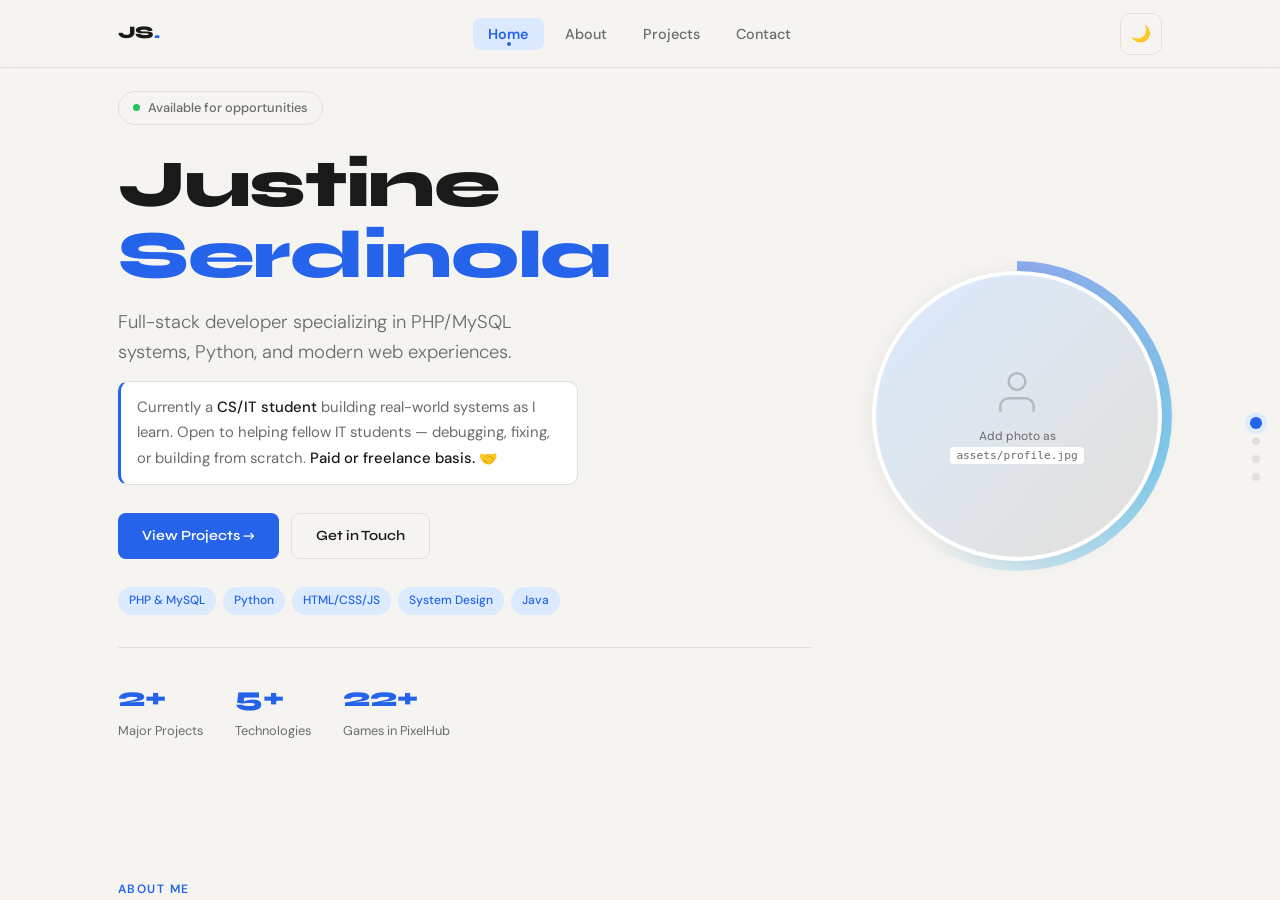
==== index.html @ af59d0f3 "portfolio" ====
<!DOCTYPE html>
<html lang="en" data-theme="light">
<head>
  <meta charset="UTF-8" />
  <meta name="viewport" content="width=device-width, initial-scale=1.0" />
  <title>Justine Serdinola — Full-Stack Developer</title>
  <link rel="stylesheet" href="css/style.css" />
</head>
<body>

  <!-- NAVBAR -->
  <nav class="navbar" id="navbar">
    <div class="nav-inner">
      <a href="#home" class="nav-logo nav-link" data-section="home">JS<span>.</span></a>
      <ul class="nav-links" id="navLinks">
        <li><a href="#home"     class="nav-link" data-section="home">Home</a></li>
        <li><a href="#about"    class="nav-link" data-section="about">About</a></li>
        <li><a href="#projects" class="nav-link" data-section="projects">Projects</a></li>
        <li><a href="#contact"  class="nav-link" data-section="contact">Contact</a></li>
      </ul>
      <div class="nav-right">
        <button class="theme-toggle" id="themeToggle" aria-label="Toggle theme">🌙</button>
        <button class="nav-burger" id="navBurger" aria-label="Menu">
          <span></span><span></span><span></span>
        </button>
      </div>
    </div>
  </nav>

  <!-- SCROLL CONTAINER -->
  <div class="scroll-container" id="scrollContainer">

    <!-- ── SECTION: HOME ── -->
    <section class="snap-section" id="home" data-nav="home">
      <div class="section-inner hero-section">
        <div class="container">
          <div class="hero-inner">
            <div class="hero-text">
              <div class="hero-badge"><span class="dot"></span> Available for opportunities</div>
              <h1 class="hero-name">Justine<br><span class="accent">Serdinola</span></h1>
              <p class="hero-tagline">Full-stack developer specializing in PHP/MySQL systems, Python, and modern web experiences.</p>
              <div class="hero-intro">
                Currently a <strong>CS/IT student</strong> building real-world systems as I learn.
                Open to helping fellow IT students — debugging, fixing, or building from scratch.
                <strong>Paid or freelance basis.</strong> 🤝
              </div>
              <div class="hero-ctas">
                <a href="#projects" class="btn btn-primary nav-link" data-section="projects">View Projects →</a>
                <a href="#contact"  class="btn btn-outline nav-link"  data-section="contact">Get in Touch</a>
              </div>
              <div class="hero-tags">
                <span class="tag">PHP & MySQL</span>
                <span class="tag">Python</span>
                <span class="tag">HTML/CSS/JS</span>
                <span class="tag">System Design</span>
                <span class="tag">Java</span>
              </div>
              <div class="hero-stats">
                <div><div class="stat-num">2+</div><div class="stat-label">Major Projects</div></div>
                <div><div class="stat-num">5+</div><div class="stat-label">Technologies</div></div>
                <div><div class="stat-num">22+</div><div class="stat-label">Games in PixelHub</div></div>
              </div>
            </div>
            <div class="hero-image-wrap">
              <div class="profile-frame">
                <div id="profileContainer"></div>
              </div>
            </div>
          </div>
        </div>
      </div>
    </section>

    <!-- ── SECTION: ABOUT ── -->
    <section class="snap-section" id="about" data-nav="about">
      <div class="section-inner about-section-wrap">
        <div class="container">
          <div class="section-header">
            <p class="section-label">About Me</p>
            <h2 class="section-title">Crafting Systems.<br>Building Experiences.</h2>
          </div>
          <div class="about-grid">
            <div class="about-text">
              <p>Hi, I'm Justine Serdinola — an IT/CS student who actually builds things. Not just tutorial projects, but real systems: a gamified LMS, a Python attendance tracker, a 22-game web arcade, and more.</p>
              <p>My main stack is PHP & MySQL for backend systems, Python for scripts and desktop tools, and HTML/CSS/JS for the frontend. Java is part of my coursework — I've built a CRM with it, but it's not my go-to.</p>
              <p>Still studying, still building. If you're a fellow IT student who needs help — I'm open to working together on a paid or freelance basis.</p>
            </div>
            <div>
              <p class="section-label">Skills & Stack</p>
              <div class="skills-grid">
                <div class="skill-card priority-1">
                  <div class="skill-icon">🐘</div>
                  <div class="skill-name">PHP & MySQL</div>
                  <div class="skill-desc">CRUD systems, session handling, role-based auth, LMS architecture</div>
                  <div class="skill-level">⭐ Primary Stack</div>
                </div>
                <div class="skill-card priority-1">
                  <div class="skill-icon">🌐</div>
                  <div class="skill-name">HTML / CSS / JS</div>
                  <div class="skill-desc">Responsive layouts, DOM manipulation, clean UI without frameworks</div>
                  <div class="skill-level">⭐ Primary Stack</div>
                </div>
                <div class="skill-card priority-2">
                  <div class="skill-icon">🐍</div>
                  <div class="skill-name">Python</div>
                  <div class="skill-desc">Desktop apps with tkinter, automation scripts, attendance systems</div>
                  <div class="skill-level">🔸 Secondary</div>
                </div>
                <div class="skill-card priority-2">
                  <div class="skill-icon">🎮</div>
                  <div class="skill-name">Gamification</div>
                  <div class="skill-desc">Points, virtual shops, badges, quiz modules, role-based dashboards</div>
                  <div class="skill-level">🔸 Applied</div>
                </div>
                <div class="skill-card priority-3">
                  <div class="skill-icon">☕</div>
                  <div class="skill-name">Java (Basic)</div>
                  <div class="skill-desc">Java Swing desktop apps, OOP design, CRM in NetBeans — coursework</div>
                  <div class="skill-level">🟢 Coursework</div>
                </div>
                <div class="skill-card priority-3">
                  <div class="skill-icon">🔧</div>
                  <div class="skill-name">System Design</div>
                  <div class="skill-desc">Debugging, architecture planning, turning requirements into code</div>
                  <div class="skill-level">🟢 Practical</div>
                </div>
              </div>
            </div>
          </div>
          <div class="help-strip">
            <p class="section-label" style="margin-bottom:10px;">How I can help fellow IT students</p>
            <div class="help-pills">
              <span class="help-pill">🛠️ Fix/Build PHP Systems</span>
              <span class="help-pill">🐛 Debug Projects</span>
              <span class="help-pill">🐍 Python Systems</span>
              <span class="help-pill">🎨 Improve Frontend</span>
              <span class="help-pill">🗂️ Organize Logic</span>
              <span class="help-pill">💬 Paid / Freelance</span>
            </div>
          </div>
        </div>
      </div>
    </section>

    <!-- ── SECTION: PROJECTS ── -->
    <section class="snap-section" id="projects" data-nav="projects">
      <div class="section-inner projects-section-wrap">
        <div class="container">
          <div class="section-header">
            <p class="section-label">My Work</p>
            <h2 class="section-title">Projects</h2>
            <p class="section-desc">Systems, apps, and experiments built while studying — from gamified platforms to Python tools.</p>
          </div>
          <div class="projects-grid">
            <div class="project-card featured" onclick="location.href='project-techplay.html'" role="button" tabindex="0">
              <div class="project-card-body">
                <div class="project-featured-badge">⭐ Featured Project</div>
                <div class="project-card-icon">🎮</div>
                <div class="project-card-title">TechPlay — Gamified LMS</div>
                <div class="project-card-desc">A full Learning Management System with gamification — quizzes, a virtual shop, achievement badges, and Teacher/Student role dashboards. Built to make learning engaging.</div>
                <div class="project-card-tags">
                  <span class="tag">PHP</span><span class="tag">MySQL</span><span class="tag">HTML/CSS/JS</span><span class="tag">Gamification</span>
                </div>
              </div>
              <div class="project-card-side"><div class="project-card-arrow">View Project →</div></div>
            </div>
            <div class="project-card" onclick="location.href='project-attendance.html'" role="button" tabindex="0">
              <div class="project-card-icon">📋</div>
              <div class="project-card-title">Student Attendance System</div>
              <div class="project-card-desc">Python desktop app replacing manual attendance tracking with a clean GUI, student records, and session management.</div>
              <div class="project-card-tags"><span class="tag">Python</span><span class="tag">tkinter</span><span class="tag">Desktop</span></div>
              <div class="project-card-arrow">View Project →</div>
            </div>
            <div class="project-card" onclick="location.href='project-pixelhub.html'" role="button" tabindex="0">
              <div class="project-card-icon">🕹️</div>
              <div class="project-card-title">PixelHub — 22+ Web Games</div>
              <div class="project-card-desc">Browser-based gaming platform with 22+ hand-coded games. Pure HTML/CSS/JS — no engines, no libraries.</div>
              <div class="project-card-tags"><span class="tag">HTML5</span><span class="tag">JavaScript</span><span class="tag">Canvas</span></div>
              <div class="project-card-arrow">View Project →</div>
            </div>
            <div class="project-card" onclick="location.href='project-ecommerce.html'" role="button" tabindex="0">
              <div class="project-card-icon">🛒</div>
              <div class="project-card-title">E-Commerce Web</div>
              <div class="project-card-desc">Full-stack storefront with product catalog, session cart, checkout, and admin panel on a PHP/MySQL backend.</div>
              <div class="project-card-tags"><span class="tag">PHP</span><span class="tag">MySQL</span><span class="tag">E-Commerce</span></div>
              <div class="project-card-arrow">View Project →</div>
            </div>
            <div class="project-card" onclick="location.href='project-crm.html'" role="button" tabindex="0">
              <div class="project-card-icon">🏢</div>
              <div class="project-card-title">Java CRM System</div>
              <div class="project-card-desc">Desktop CRM built with Java Swing in NetBeans. Contact management, data tables, search — OOP coursework project.</div>
              <div class="project-card-tags"><span class="tag">Java</span><span class="tag">Swing</span><span class="tag">OOP</span></div>
              <div class="project-card-arrow">View Project →</div>
            </div>
          </div>
        </div>
      </div>
    </section>

    <!-- ── SECTION: CONTACT ── -->
    <section class="snap-section" id="contact" data-nav="contact">
      <div class="section-inner contact-section-wrap">
        <div class="container">
          <div class="section-header">
            <p class="section-label">Get in Touch</p>
            <h2 class="section-title">Contact Me</h2>
          </div>
          <div class="contact-grid">
            <div class="contact-info">
              <h3 class="contact-sub">Let's work together</h3>
              <p>Have a project that needs fixing, a system to build, or just want to ask something? Open to freelance and paid collaborations — especially with other IT students.</p>
              <div class="contact-item">
                <div class="contact-item-icon">✉️</div>
                <div>
                  <div class="contact-item-label">Email</div>
                  <div class="contact-item-value"><a href="mailto:serdinolajustine06@gmail.com">serdinolajustine06@gmail.com</a></div>
                </div>
              </div>
              <div class="contact-item">
                <div class="contact-item-icon">📍</div>
                <div><div class="contact-item-label">Location</div><div class="contact-item-value">Philippines</div></div>
              </div>
              <div class="contact-item">
                <div class="contact-item-icon">💼</div>
                <div><div class="contact-item-label">Open to</div><div class="contact-item-value">Freelance, Paid Help, Internship</div></div>
              </div>
              <div class="contact-item">
                <div class="contact-item-icon">🎓</div>
                <div><div class="contact-item-label">Status</div><div class="contact-item-value">IT/CS Student — available for project work</div></div>
              </div>
            </div>
            <div class="contact-form">
              <form id="contactForm" novalidate>
                <div class="form-row">
                  <label for="name">Your Name</label>
                  <input type="text" id="name" name="name" placeholder="Juan dela Cruz" required />
                </div>
                <div class="form-row">
                  <label for="email">Email Address</label>
                  <input type="email" id="email" name="email" placeholder="juan@example.com" required />
                </div>
                <div class="form-row">
                  <label for="subject">Subject</label>
                  <input type="text" id="subject" name="subject" placeholder="Need help with my PHP project..." />
                </div>
                <div class="form-row">
                  <label for="message">Message</label>
                  <textarea id="message" name="message" placeholder="Tell me about your project, what's broken, what you need built..." required></textarea>
                </div>
                <button type="submit" class="btn btn-primary form-submit">Send Message</button>
                <p class="form-note">I'll get back to you as soon as possible 👋</p>
              </form>
            </div>
          </div>
          <div class="inline-footer">
            <p>© 2025 Justine Serdinola. All rights reserved.</p>
          </div>
        </div>
      </div>
    </section>

  </div><!-- /scroll-container -->

  <!-- Side progress dots -->
  <nav class="section-dots" id="sectionDots" aria-label="Section navigation">
    <button class="dot-btn active" data-target="home"     aria-label="Home"></button>
    <button class="dot-btn"        data-target="about"    aria-label="About"></button>
    <button class="dot-btn"        data-target="projects" aria-label="Projects"></button>
    <button class="dot-btn"        data-target="contact"  aria-label="Contact"></button>
  </nav>

  <script src="js/main.js"></script>
</body>
</html>
---- css/style.css ----
/* =============================================
   JUSTINE SERDINOLA — PORTFOLIO
   Single-Page · Scroll-Snap · Navbar Sync
   ============================================= */

@import url('https://fonts.googleapis.com/css2?family=Syne:wght@400;600;700;800&family=DM+Sans:ital,opsz,wght@0,9..40,300;0,9..40,400;0,9..40,500;1,9..40,300&display=swap');

/* ── Variables ──────────────────────────────── */
:root {
  --bg:           #f5f4f0;
  --bg-card:      #ffffff;
  --bg-nav:       rgba(245,244,240,0.92);
  --text:         #1a1a1a;
  --text-muted:   #6b6b6b;
  --accent:       #2563eb;
  --accent-soft:  #dbeafe;
  --accent-2:     #0ea5e9;
  --border:       #e2e0da;
  --shadow:       0 2px 20px rgba(0,0,0,0.07);
  --shadow-hover: 0 8px 40px rgba(37,99,235,0.15);
  --radius:       14px;
  --nav-h:        68px;
  --ease:         cubic-bezier(0.4,0,0.2,1);
  --transition:   0.3s var(--ease);
}
[data-theme="dark"] {
  --bg:           #0d0d0d;
  --bg-card:      #161616;
  --bg-nav:       rgba(13,13,13,0.94);
  --text:         #f0ede8;
  --text-muted:   #7a7a7a;
  --accent:       #60a5fa;
  --accent-soft:  #1e3a5f;
  --accent-2:     #38bdf8;
  --border:       #252525;
  --shadow:       0 2px 20px rgba(0,0,0,0.4);
  --shadow-hover: 0 8px 40px rgba(96,165,250,0.18);
}

/* ── Reset ──────────────────────────────────── */
*,*::before,*::after { box-sizing: border-box; margin: 0; padding: 0; }
img  { display: block; max-width: 100%; }
a    { text-decoration: none; color: inherit; }
ul   { list-style: none; }
h1,h2,h3,h4 {
  font-family: 'Syne', sans-serif;
  line-height: 1.15;
  letter-spacing: -0.02em;
}
body {
  font-family: 'DM Sans', sans-serif;
  background: var(--bg);
  color: var(--text);
  line-height: 1.6;
  overflow: hidden; /* scroll-container handles scrolling */
  transition: background var(--transition), color var(--transition);
}

/* ── Scroll Container — the magic ──────────── */
.scroll-container {
  height: 100vh;
  overflow-y: scroll;
  overflow-x: hidden;
  scroll-snap-type: y mandatory;
  scroll-behavior: smooth;
  /* push below navbar */
  padding-top: var(--nav-h);
  box-sizing: border-box;
  /* Firefox scrollbar */
  scrollbar-width: thin;
  scrollbar-color: var(--border) transparent;
}
.scroll-container::-webkit-scrollbar { width: 4px; }
.scroll-container::-webkit-scrollbar-track { background: transparent; }
.scroll-container::-webkit-scrollbar-thumb { background: var(--border); border-radius: 4px; }

/* ── Snap Sections ──────────────────────────── */
.snap-section {
  scroll-snap-align: start;
  scroll-snap-stop: always;
  min-height: calc(100vh - var(--nav-h));
  display: flex;
  flex-direction: column;
}
.section-inner {
  flex: 1;
  display: flex;
  align-items: center;
  padding: 40px 0 40px;
  width: 100%;
}
/* Sections with more content allow natural height */
.about-section-wrap,
.projects-section-wrap,
.contact-section-wrap {
  align-items: flex-start;
  padding: 48px 0 48px;
  overflow-y: auto;
}

/* ── Navbar ─────────────────────────────────── */
.navbar {
  position: fixed;
  top: 0; left: 0; right: 0;
  height: var(--nav-h);
  background: var(--bg-nav);
  backdrop-filter: blur(16px);
  -webkit-backdrop-filter: blur(16px);
  border-bottom: 1px solid var(--border);
  z-index: 1000;
  transition: background var(--transition), border-color var(--transition);
}
.nav-inner {
  max-width: 1100px;
  margin: 0 auto;
  padding: 0 28px;
  height: 100%;
  display: flex;
  align-items: center;
  justify-content: space-between;
}
.nav-logo {
  font-family: 'Syne', sans-serif;
  font-weight: 800;
  font-size: 1.1rem;
  letter-spacing: -.03em;
  cursor: pointer;
}
.nav-logo span { color: var(--accent); }

.nav-links { display: flex; align-items: center; gap: 6px; }
.nav-links a {
  padding: 7px 15px;
  border-radius: 8px;
  font-size: .9rem;
  font-weight: 500;
  color: var(--text-muted);
  cursor: pointer;
  transition: color var(--transition), background var(--transition), transform .15s var(--ease);
  position: relative;
}
.nav-links a:hover { color: var(--text); background: var(--border); }
.nav-links a.active {
  color: var(--accent);
  background: var(--accent-soft);
  font-weight: 600;
}
/* Subtle slide-in on active change */
.nav-links a.active::after {
  content: '';
  position: absolute;
  bottom: 4px; left: 50%; transform: translateX(-50%);
  width: 4px; height: 4px;
  border-radius: 50%;
  background: var(--accent);
}

.nav-right { display: flex; align-items: center; gap: 12px; }
.theme-toggle {
  width: 42px; height: 42px;
  border-radius: 10px;
  border: 1.5px solid var(--border);
  background: transparent;
  cursor: pointer;
  display: flex; align-items: center; justify-content: center;
  font-size: 1rem;
  transition: all var(--transition);
  color: var(--text);
}
.theme-toggle:hover { border-color: var(--accent); color: var(--accent); }

.nav-burger {
  display: none;
  flex-direction: column;
  gap: 5px;
  cursor: pointer;
  padding: 6px;
  border: none;
  background: none;
}
.nav-burger span {
  display: block;
  width: 22px; height: 2px;
  background: var(--text);
  border-radius: 2px;
  transition: all var(--transition);
}
.nav-burger.open span:nth-child(1) { transform: rotate(45deg) translate(5px,5px); }
.nav-burger.open span:nth-child(2) { opacity: 0; }
.nav-burger.open span:nth-child(3) { transform: rotate(-45deg) translate(5px,-5px); }

/* ── Side Dots Navigation ───────────────────── */
.section-dots {
  position: fixed;
  right: 20px;
  top: 50%;
  transform: translateY(-50%);
  display: flex;
  flex-direction: column;
  gap: 10px;
  z-index: 900;
}
.dot-btn {
  width: 8px; height: 8px;
  border-radius: 50%;
  border: none;
  background: var(--border);
  cursor: pointer;
  padding: 0;
  transition: all 0.3s var(--ease);
  position: relative;
}
.dot-btn::after {
  content: attr(aria-label);
  position: absolute;
  right: calc(100% + 10px);
  top: 50%; transform: translateY(-50%);
  font-family: 'DM Sans', sans-serif;
  font-size: .72rem;
  font-weight: 500;
  color: var(--text-muted);
  white-space: nowrap;
  background: var(--bg-card);
  border: 1px solid var(--border);
  padding: 3px 8px;
  border-radius: 6px;
  opacity: 0;
  pointer-events: none;
  transition: opacity .2s ease;
}
.dot-btn:hover::after { opacity: 1; }
.dot-btn:hover { background: var(--text-muted); transform: scale(1.3); }
.dot-btn.active {
  background: var(--accent);
  transform: scale(1.5);
  box-shadow: 0 0 0 3px var(--accent-soft);
}

/* ── Utilities ──────────────────────────────── */
.container { max-width: 1100px; margin: 0 auto; padding: 0 28px; width: 100%; }
.accent { color: var(--accent); }

.section-header { margin-bottom: 36px; }
.section-label {
  font-size: .75rem;
  font-weight: 600;
  letter-spacing: .12em;
  text-transform: uppercase;
  color: var(--accent);
  margin-bottom: 10px;
  display: block;
}
.section-title {
  font-size: clamp(1.8rem,3.5vw,2.6rem);
  font-weight: 800;
  margin-bottom: 12px;
}
.section-desc {
  color: var(--text-muted);
  font-size: 1rem;
  max-width: 520px;
  line-height: 1.7;
}

.tag {
  display: inline-block;
  padding: 4px 11px;
  border-radius: 20px;
  font-size: .75rem;
  font-weight: 500;
  background: var(--accent-soft);
  color: var(--accent);
  transition: all var(--transition);
}
.btn {
  display: inline-flex;
  align-items: center;
  gap: 8px;
  padding: 11px 24px;
  border-radius: 8px;
  font-family: 'Syne', sans-serif;
  font-size: .88rem;
  font-weight: 600;
  cursor: pointer;
  transition: all var(--transition);
  border: none;
}
.btn-primary { background: var(--accent); color: #fff; }
.btn-primary:hover { transform: translateY(-2px); box-shadow: 0 6px 24px rgba(37,99,235,.35); }
.btn-outline { background: transparent; color: var(--text); border: 1.5px solid var(--border); }
.btn-outline:hover { border-color: var(--accent); color: var(--accent); transform: translateY(-2px); }

/* ── Hero Section ───────────────────────────── */
.hero-section { align-items: center; }
.hero-inner {
  display: grid;
  grid-template-columns: 1fr auto;
  align-items: center;
  gap: 60px;
}
.hero-badge {
  display: inline-flex;
  align-items: center;
  gap: 8px;
  padding: 6px 14px;
  border-radius: 20px;
  border: 1.5px solid var(--border);
  font-size: .8rem;
  font-weight: 500;
  color: var(--text-muted);
  margin-bottom: 24px;
  animation: fadeUp .6s ease both;
}
.hero-badge .dot {
  width: 7px; height: 7px;
  border-radius: 50%;
  background: #22c55e;
  animation: pulse 2s infinite;
}
@keyframes pulse { 0%,100%{opacity:1} 50%{opacity:.35} }

.hero-name {
  font-size: clamp(2.6rem,5.5vw,4.2rem);
  font-weight: 800;
  line-height: 1.05;
  margin-bottom: 18px;
  animation: fadeUp .6s ease .1s both;
}
.hero-tagline {
  font-size: clamp(.95rem,2vw,1.15rem);
  color: var(--text-muted);
  margin-bottom: 14px;
  font-weight: 300;
  max-width: 460px;
  animation: fadeUp .6s ease .2s both;
}
.hero-intro {
  font-size: .93rem;
  color: var(--text-muted);
  margin-bottom: 28px;
  max-width: 460px;
  line-height: 1.7;
  animation: fadeUp .6s ease .25s both;
  padding: 13px 16px;
  border-radius: 10px;
  background: var(--bg-card);
  border: 1px solid var(--border);
  border-left: 3px solid var(--accent);
}
.hero-intro strong { color: var(--text); font-weight: 500; }
.hero-ctas { display: flex; gap: 12px; flex-wrap: wrap; animation: fadeUp .6s ease .3s both; }
.hero-tags { display: flex; flex-wrap: wrap; gap: 7px; margin-top: 28px; animation: fadeUp .6s ease .4s both; }
.hero-image-wrap { animation: fadeUp .7s ease .15s both; }

/* Profile */
.profile-frame { position: relative; width: 290px; height: 290px; }
.profile-frame::before {
  content: '';
  position: absolute; inset: -10px;
  border-radius: 50%;
  background: conic-gradient(var(--accent), var(--accent-2), transparent 60%);
  opacity: .5;
  animation: rotateBorder 8s linear infinite;
}
@keyframes rotateBorder { to { transform: rotate(360deg); } }

.profile-img {
  width: 290px; height: 290px;
  border-radius: 50%;
  object-fit: cover;
  border: 4px solid var(--bg-card);
  box-shadow: var(--shadow);
  position: relative; z-index: 1;
}
.profile-placeholder {
  width: 290px; height: 290px;
  border-radius: 50%;
  background: linear-gradient(135deg, var(--accent-soft), var(--border));
  display: flex; flex-direction: column; align-items: center; justify-content: center;
  border: 4px solid var(--bg-card);
  box-shadow: var(--shadow);
  position: relative; z-index: 1;
  color: var(--text-muted); font-size: .75rem; gap: 10px;
  text-align: center; padding: 20px;
}
.profile-placeholder svg { width: 50px; height: 50px; opacity: .35; }
.profile-placeholder code { font-size: .7rem; background: var(--bg-card); padding: 2px 6px; border-radius: 4px; }

.hero-stats {
  display: flex; gap: 32px;
  margin-top: 32px; padding-top: 28px;
  border-top: 1px solid var(--border);
  animation: fadeUp .6s ease .5s both;
}
.stat-num { font-family: 'Syne', sans-serif; font-size: 1.7rem; font-weight: 800; color: var(--accent); }
.stat-label { font-size: .8rem; color: var(--text-muted); margin-top: 2px; }

/* ── About Section ──────────────────────────── */
.about-section-wrap .container { width: 100%; }
.about-grid {
  display: grid;
  grid-template-columns: 1fr 1fr;
  gap: 48px;
  align-items: start;
  margin-bottom: 32px;
}
.about-text p {
  color: var(--text-muted);
  margin-bottom: 14px;
  font-size: 1rem;
  line-height: 1.75;
}
.about-text p:first-child { font-size: 1.06rem; color: var(--text); }

.skills-grid { display: grid; grid-template-columns: 1fr 1fr; gap: 12px; }
.skill-card {
  background: var(--bg-card);
  border: 1px solid var(--border);
  border-radius: var(--radius);
  padding: 16px;
  transition: all var(--transition);
}
.skill-card:hover { border-color: var(--accent); transform: translateY(-2px); box-shadow: var(--shadow-hover); }
.skill-card.priority-1 { border-left: 3px solid var(--accent); }
.skill-card.priority-2 { border-left: 3px solid #f59e0b; }
.skill-card.priority-3 { border-left: 3px solid #10b981; }
.skill-icon { font-size: 1.3rem; margin-bottom: 8px; }
.skill-name { font-family: 'Syne', sans-serif; font-size: .9rem; font-weight: 700; margin-bottom: 3px; }
.skill-desc { font-size: .78rem; color: var(--text-muted); line-height: 1.5; }
.skill-level { font-size: .68rem; font-weight: 600; letter-spacing: .05em; text-transform: uppercase; margin-top: 7px; color: var(--accent); opacity: .7; }

/* Help Strip */
.help-strip {
  padding-top: 24px;
  border-top: 1px solid var(--border);
  margin-top: 4px;
}
.help-pills { display: flex; flex-wrap: wrap; gap: 10px; }
.help-pill {
  display: inline-flex;
  align-items: center;
  gap: 6px;
  padding: 8px 16px;
  border-radius: 24px;
  font-size: .85rem;
  font-weight: 500;
  background: var(--bg-card);
  border: 1px solid var(--border);
  color: var(--text);
  transition: all var(--transition);
  cursor: default;
}
.help-pill:hover { border-color: var(--accent); color: var(--accent); transform: translateY(-1px); }

/* ── Projects Section ───────────────────────── */
.projects-section-wrap .container { width: 100%; }
.projects-grid {
  display: grid;
  grid-template-columns: repeat(auto-fill, minmax(300px,1fr));
  gap: 18px;
}
.project-card {
  background: var(--bg-card);
  border: 1px solid var(--border);
  border-radius: var(--radius);
  padding: 26px 22px;
  cursor: pointer;
  transition: all var(--transition);
  display: flex; flex-direction: column; gap: 13px;
  position: relative; overflow: hidden;
}
.project-card::after {
  content: '';
  position: absolute; bottom: 0; left: 0; right: 0; height: 3px;
  background: var(--accent);
  transform: scaleX(0);
  transform-origin: left;
  transition: transform var(--transition);
}
.project-card:hover { transform: translateY(-5px); box-shadow: var(--shadow-hover); border-color: var(--accent); }
.project-card:hover::after { transform: scaleX(1); }

/* Featured spans full row */
.project-card.featured {
  grid-column: 1 / -1;
  display: grid;
  grid-template-columns: 1fr auto;
  align-items: start;
  gap: 24px;
}
.project-card.featured .project-card-body { display: flex; flex-direction: column; gap: 13px; }
.project-card.featured .project-card-side { display: flex; flex-direction: column; align-items: flex-end; }
.project-featured-badge {
  display: inline-flex;
  align-items: center;
  gap: 6px;
  padding: 4px 12px;
  border-radius: 20px;
  background: linear-gradient(135deg, var(--accent), var(--accent-2));
  color: #fff;
  font-size: .7rem;
  font-weight: 700;
  letter-spacing: .05em;
  text-transform: uppercase;
  width: fit-content;
}
.project-card-icon {
  font-size: 1.8rem;
  width: 50px; height: 50px;
  background: var(--accent-soft);
  border-radius: 12px;
  display: flex; align-items: center; justify-content: center;
}
.project-card-title { font-family: 'Syne', sans-serif; font-size: 1.1rem; font-weight: 700; }
.project-card.featured .project-card-title { font-size: 1.35rem; }
.project-card-desc { font-size: .87rem; color: var(--text-muted); line-height: 1.6; flex: 1; }
.project-card-tags { display: flex; flex-wrap: wrap; gap: 5px; }
.project-card-arrow {
  display: flex; align-items: center; gap: 6px;
  font-size: .85rem; font-weight: 600; color: var(--accent);
  transition: gap var(--transition);
  white-space: nowrap;
}
.project-card:hover .project-card-arrow { gap: 10px; }

/* ── Contact Section ────────────────────────── */
.contact-section-wrap .container { width: 100%; }
.contact-sub {
  font-family: 'Syne', sans-serif;
  font-size: 1.3rem;
  font-weight: 700;
  margin-bottom: 12px;
}
.contact-grid {
  display: grid;
  grid-template-columns: 1fr 1fr;
  gap: 50px;
  align-items: start;
  margin-bottom: 32px;
}
.contact-info p { color: var(--text-muted); margin-bottom: 28px; font-size: .98rem; line-height: 1.7; }
.contact-item {
  display: flex; align-items: center; gap: 13px;
  padding: 15px 0;
  border-bottom: 1px solid var(--border);
}
.contact-item:first-of-type { border-top: 1px solid var(--border); }
.contact-item-icon {
  width: 40px; height: 40px;
  border-radius: 10px;
  background: var(--accent-soft);
  display: flex; align-items: center; justify-content: center;
  font-size: .95rem;
  flex-shrink: 0;
}
.contact-item-label {
  font-size: .73rem;
  text-transform: uppercase;
  letter-spacing: .08em;
  color: var(--text-muted);
  font-weight: 600;
  margin-bottom: 2px;
}
.contact-item-value { font-weight: 500; font-size: .93rem; }
.contact-item-value a { color: var(--accent); }

.contact-form {
  background: var(--bg-card);
  border: 1px solid var(--border);
  border-radius: var(--radius);
  padding: 28px 26px;
}
.form-row { margin-bottom: 16px; }
.form-row label { display: block; font-size: .83rem; font-weight: 500; margin-bottom: 7px; color: var(--text); }
.form-row input, .form-row textarea {
  width: 100%;
  padding: 10px 14px;
  border-radius: 9px;
  border: 1.5px solid var(--border);
  background: var(--bg);
  color: var(--text);
  font-family: 'DM Sans', sans-serif;
  font-size: .92rem;
  transition: border-color var(--transition);
  resize: none;
}
.form-row input:focus, .form-row textarea:focus { outline: none; border-color: var(--accent); }
.form-row textarea { min-height: 100px; }
.form-submit { width: 100%; padding: 12px; justify-content: center; }
.form-note { text-align: center; font-size: .78rem; color: var(--text-muted); margin-top: 10px; }

.inline-footer {
  padding-top: 24px;
  border-top: 1px solid var(--border);
  text-align: center;
}
.inline-footer p { font-size: .83rem; color: var(--text-muted); }

/* ── Project Detail Pages ───────────────────── */
/* These are separate pages, no snap needed */
.page-body { overflow-y: auto; }
.page-navbar-spacer { height: var(--nav-h); }

.page-nav .navbar { position: fixed; }
.page-content { padding-top: var(--nav-h); }
.page-header { padding: 60px 0 20px; border-bottom: 1px solid var(--border); margin-bottom: 0; }
.page-header h1 { font-size: clamp(2.2rem,5vw,3.2rem); font-weight: 800; }

.project-detail { padding: 80px 0 120px; }
.back-link {
  display: inline-flex; align-items: center; gap: 8px;
  font-size: .9rem; color: var(--text-muted);
  margin-bottom: 40px;
  transition: color var(--transition);
}
.back-link:hover { color: var(--accent); }
.project-hero {
  display: grid;
  grid-template-columns: 1fr 1fr;
  gap: 60px; align-items: start; margin-bottom: 70px;
}
.project-hero-title { font-size: clamp(2rem,4vw,3rem); font-weight: 800; margin-bottom: 16px; }
.project-hero-desc { font-size: 1.05rem; color: var(--text-muted); line-height: 1.75; margin-bottom: 24px; }
.project-meta { display: flex; flex-direction: column; gap: 20px; }
.meta-row label {
  font-size: .75rem; text-transform: uppercase;
  letter-spacing: .08em; color: var(--text-muted);
  font-weight: 600; display: block; margin-bottom: 6px;
}
.meta-row .tags { display: flex; flex-wrap: wrap; gap: 6px; }

/* Screenshots */
.screenshots-section { padding-top: 60px; border-top: 1px solid var(--border); margin-top: 60px; }
.screenshot-grid {
  display: grid;
  grid-template-columns: repeat(auto-fill, minmax(280px,1fr));
  gap: 14px;
  margin-top: 28px;
}
.screenshot-item {
  border-radius: 10px; overflow: hidden;
  border: 1px solid var(--border);
  aspect-ratio: 16/9;
  background: var(--bg-card);
  transition: all var(--transition);
  cursor: zoom-in;
}
.screenshot-item img { width: 100%; height: 100%; object-fit: cover; transition: transform var(--transition); }
.screenshot-item:hover { border-color: var(--accent); box-shadow: var(--shadow-hover); }
.screenshot-item:hover img { transform: scale(1.04); }
.no-screenshots {
  padding: 48px 32px; text-align: center;
  border: 2px dashed var(--border);
  border-radius: var(--radius);
  color: var(--text-muted); font-size: .9rem; margin-top: 24px;
}
.no-screenshots span { display: block; font-size: 2rem; margin-bottom: 10px; }
.screenshot-loading { padding: 32px; text-align: center; color: var(--text-muted); font-size: .9rem; }

/* Lightbox */
.lightbox {
  position: fixed; inset: 0; z-index: 9999;
  background: rgba(0,0,0,.92);
  display: flex; align-items: center; justify-content: center;
  padding: 24px;
  opacity: 0; pointer-events: none;
  transition: opacity .25s ease;
}
.lightbox.open { opacity: 1; pointer-events: all; }
.lightbox img { max-width: 90vw; max-height: 85vh; border-radius: 10px; box-shadow: 0 24px 80px rgba(0,0,0,.6); }
.lightbox-close {
  position: absolute; top: 24px; right: 28px;
  font-size: 2rem; color: #fff; cursor: pointer;
  opacity: .7; transition: opacity .2s; line-height: 1;
}
.lightbox-close:hover { opacity: 1; }

/* Features */
.features-section { padding-top: 60px; border-top: 1px solid var(--border); }
.features-grid { display: grid; grid-template-columns: repeat(auto-fill,minmax(260px,1fr)); gap: 18px; margin-top: 32px; }
.feature-item {
  background: var(--bg-card); border: 1px solid var(--border);
  border-radius: var(--radius); padding: 20px;
  display: flex; gap: 13px; align-items: flex-start;
}
.feature-icon { font-size: 1.1rem; flex-shrink: 0; margin-top: 2px; }
.feature-text strong { display: block; font-family: 'Syne', sans-serif; font-size: .92rem; font-weight: 700; margin-bottom: 4px; }
.feature-text p { font-size: .82rem; color: var(--text-muted); line-height: 1.55; }

/* Footer on detail pages */
footer { border-top: 1px solid var(--border); padding: 28px 0; }
.footer-inner {
  max-width: 1100px; margin: 0 auto; padding: 0 28px;
  display: flex; align-items: center; justify-content: space-between;
  flex-wrap: wrap; gap: 12px;
}
.footer-copy { font-size: .83rem; color: var(--text-muted); }
.footer-links { display: flex; gap: 20px; }
.footer-links a { font-size: .83rem; color: var(--text-muted); transition: color var(--transition); }
.footer-links a:hover { color: var(--accent); }

/* ── Animations ─────────────────────────────── */
@keyframes fadeUp {
  from { opacity: 0; transform: translateY(24px); }
  to   { opacity: 1; transform: translateY(0); }
}
.anim-in {
  animation: fadeUp .55s ease both;
}

/* ── Responsive ─────────────────────────────── */
@media (max-width: 960px) {
  .hero-inner { grid-template-columns: 1fr; gap: 32px; }
  .hero-image-wrap { order: -1; display: flex; justify-content: center; }
  .profile-frame { width: 200px; height: 200px; }
  .profile-img, .profile-placeholder { width: 200px; height: 200px; }
  .about-grid { grid-template-columns: 1fr; gap: 32px; }
  .project-hero { grid-template-columns: 1fr; }
  .contact-grid { grid-template-columns: 1fr; }
  .project-card.featured { grid-template-columns: 1fr; }
  .project-card.featured .project-card-side { align-items: flex-start; }
}

@media (max-width: 700px) {
  .nav-links { display: none; }
  .nav-burger { display: flex; }
  .nav-links.open {
    display: flex; flex-direction: column;
    position: absolute; top: var(--nav-h); left: 0; right: 0;
    background: var(--bg-nav);
    backdrop-filter: blur(16px);
    padding: 14px; border-bottom: 1px solid var(--border); gap: 3px;
  }
  .section-dots { display: none; }
  .hero-stats { gap: 20px; }
  .skills-grid { grid-template-columns: 1fr; }
  .contact-form { padding: 20px 16px; }
  .section-inner { padding: 32px 0; }
}
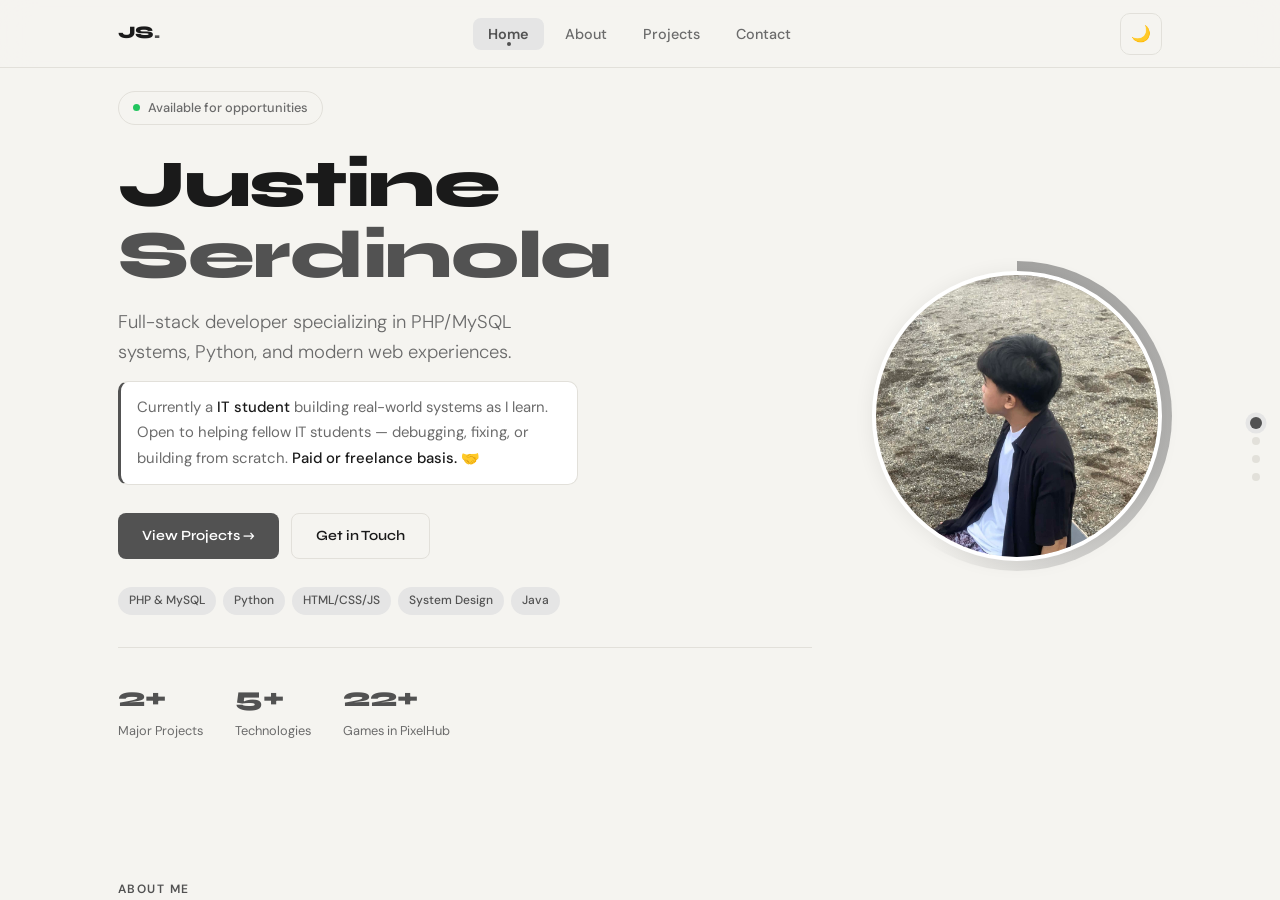
==== commit 2ae89613: "replacing CS/IT to IT" ====
--- a/index.html
+++ b/index.html
@@ -40,7 +40,7 @@
               <h1 class="hero-name">Justine<br><span class="accent">Serdinola</span></h1>
               <p class="hero-tagline">Full-stack developer specializing in PHP/MySQL systems, Python, and modern web experiences.</p>
               <div class="hero-intro">
-                Currently a <strong>CS/IT student</strong> building real-world systems as I learn.
+                Currently a <strong>IT student</strong> building real-world systems as I learn.
                 Open to helping fellow IT students — debugging, fixing, or building from scratch.
                 <strong>Paid or freelance basis.</strong> 🤝
               </div>
@@ -81,7 +81,7 @@
           </div>
           <div class="about-grid">
             <div class="about-text">
-              <p>Hi, I'm Justine Serdinola — an IT/CS student who actually builds things. Not just tutorial projects, but real systems: a gamified LMS, a Python attendance tracker, a 22-game web arcade, and more.</p>
+              <p>Hi, I'm Justine Serdinola — an IT student who actually builds things. Not just tutorial projects, but real systems: a gamified LMS, a Python attendance tracker, a 22-game web arcade, and more.</p>
               <p>My main stack is PHP & MySQL for backend systems, Python for scripts and desktop tools, and HTML/CSS/JS for the frontend. Java is part of my coursework — I've built a CRM with it, but it's not my go-to.</p>
               <p>Still studying, still building. If you're a fellow IT student who needs help — I'm open to working together on a paid or freelance basis.</p>
             </div>
--- a/css/style.css
+++ b/css/style.css
@@ -12,12 +12,12 @@
   --bg-nav:       rgba(245,244,240,0.92);
   --text:         #1a1a1a;
   --text-muted:   #6b6b6b;
-  --accent:       #2563eb;
-  --accent-soft:  #dbeafe;
-  --accent-2:     #0ea5e9;
+  --accent:       #525252;
+  --accent-soft:  #e5e5e5;
+  --accent-2:     #737373;
   --border:       #e2e0da;
   --shadow:       0 2px 20px rgba(0,0,0,0.07);
-  --shadow-hover: 0 8px 40px rgba(37,99,235,0.15);
+  --shadow-hover: 0 8px 40px rgba(82,82,82,0.18);
   --radius:       14px;
   --nav-h:        68px;
   --ease:         cubic-bezier(0.4,0,0.2,1);
@@ -29,12 +29,12 @@
   --bg-nav:       rgba(13,13,13,0.94);
   --text:         #f0ede8;
   --text-muted:   #7a7a7a;
-  --accent:       #60a5fa;
-  --accent-soft:  #1e3a5f;
-  --accent-2:     #38bdf8;
+  --accent:       #a3a3a3;
+  --accent-soft:  #2a2a2a;
+  --accent-2:     #d4d4d4;
   --border:       #252525;
   --shadow:       0 2px 20px rgba(0,0,0,0.4);
-  --shadow-hover: 0 8px 40px rgba(96,165,250,0.18);
+  --shadow-hover: 0 8px 40px rgba(163,163,163,0.18);
 }
 
 /* ── Reset ──────────────────────────────────── */
@@ -286,7 +286,7 @@
   border: none;
 }
 .btn-primary { background: var(--accent); color: #fff; }
-.btn-primary:hover { transform: translateY(-2px); box-shadow: 0 6px 24px rgba(37,99,235,.35); }
+.btn-primary:hover { transform: translateY(-2px); box-shadow: 0 6px 24px rgba(82,82,82,.35); }
 .btn-outline { background: transparent; color: var(--text); border: 1.5px solid var(--border); }
 .btn-outline:hover { border-color: var(--accent); color: var(--accent); transform: translateY(-2px); }
 
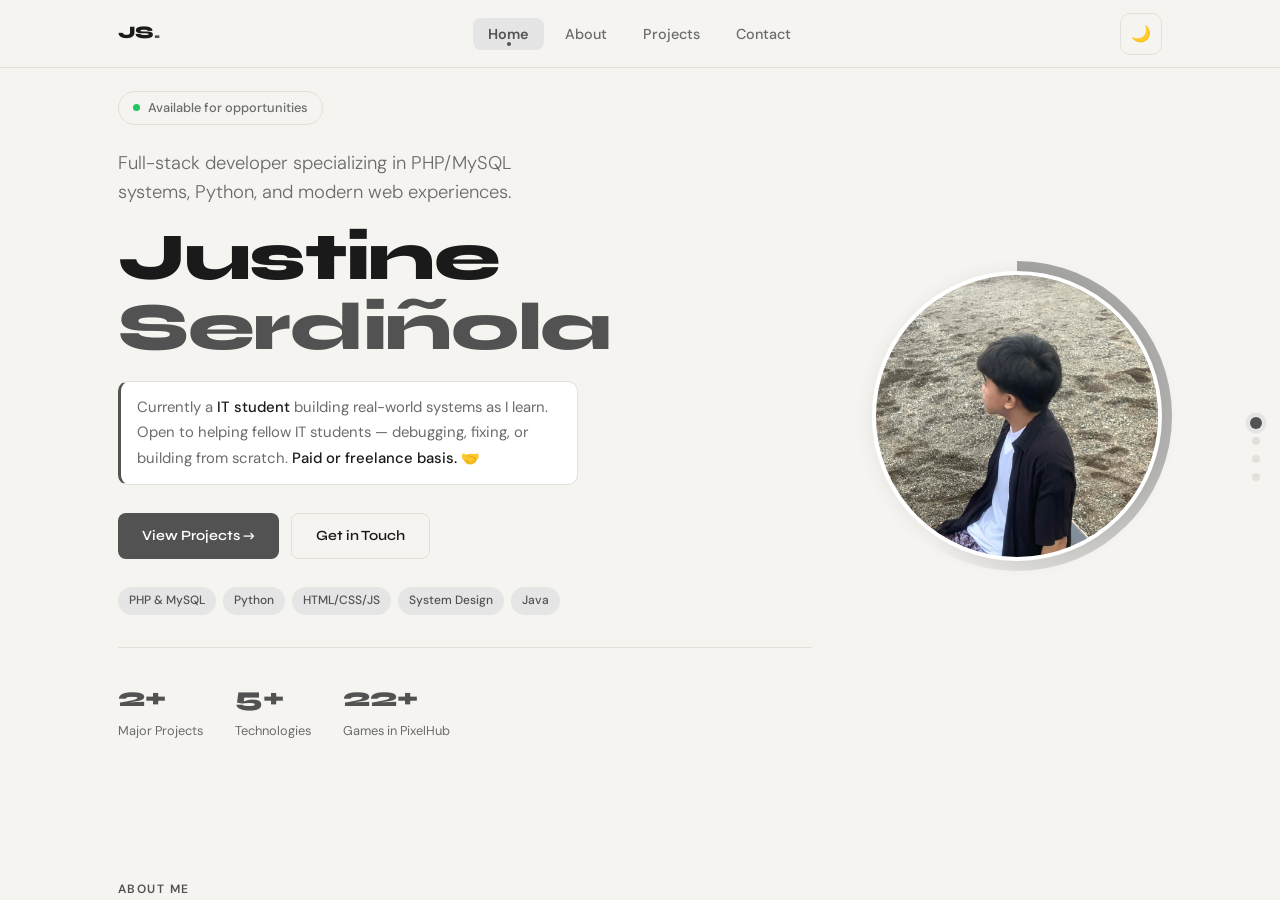
==== commit 3d135245: "ñ" ====
--- a/index.html
+++ b/index.html
@@ -3,8 +3,8 @@
 <head>
   <meta charset="UTF-8" />
   <meta name="viewport" content="width=device-width, initial-scale=1.0" />
-  <title>Justine Serdinola — Full-Stack Developer</title>
   <link rel="stylesheet" href="css/style.css" />
+  <title>Justine Serdiñola — Full-Stack Developer</title>
 </head>
 <body>
 
@@ -37,8 +37,8 @@
           <div class="hero-inner">
             <div class="hero-text">
               <div class="hero-badge"><span class="dot"></span> Available for opportunities</div>
-              <h1 class="hero-name">Justine<br><span class="accent">Serdinola</span></h1>
               <p class="hero-tagline">Full-stack developer specializing in PHP/MySQL systems, Python, and modern web experiences.</p>
+              <h1 class="hero-name">Justine<br><span class="accent">Serdiñola</span></h1>
               <div class="hero-intro">
                 Currently a <strong>IT student</strong> building real-world systems as I learn.
                 Open to helping fellow IT students — debugging, fixing, or building from scratch.
@@ -81,8 +81,8 @@
           </div>
           <div class="about-grid">
             <div class="about-text">
-              <p>Hi, I'm Justine Serdinola — an IT student who actually builds things. Not just tutorial projects, but real systems: a gamified LMS, a Python attendance tracker, a 22-game web arcade, and more.</p>
               <p>My main stack is PHP & MySQL for backend systems, Python for scripts and desktop tools, and HTML/CSS/JS for the frontend. Java is part of my coursework — I've built a CRM with it, but it's not my go-to.</p>
+              <p>Hi, I'm Justine Serdiñola — an IT student who actually builds things. Not just tutorial projects, but real systems: a gamified LMS, a Python attendance tracker, a 22-game web arcade, and more.</p>
               <p>Still studying, still building. If you're a fellow IT student who needs help — I'm open to working together on a paid or freelance basis.</p>
             </div>
             <div>
@@ -226,7 +226,7 @@
               </div>
               <div class="contact-item">
                 <div class="contact-item-icon">🎓</div>
-                <div><div class="contact-item-label">Status</div><div class="contact-item-value">IT/CS Student — available for project work</div></div>
+                <div><div class="contact-item-label">Status</div><div class="contact-item-value">IT Student — available for project work</div></div>
               </div>
             </div>
             <div class="contact-form">
@@ -253,8 +253,8 @@
             </div>
           </div>
           <div class="inline-footer">
-            <p>© 2025 Justine Serdinola. All rights reserved.</p>
-          </div>
+          </div>
+          <p>© 2025 Justine Serdiñola. All rights reserved.</p>
         </div>
       </div>
     </section>
